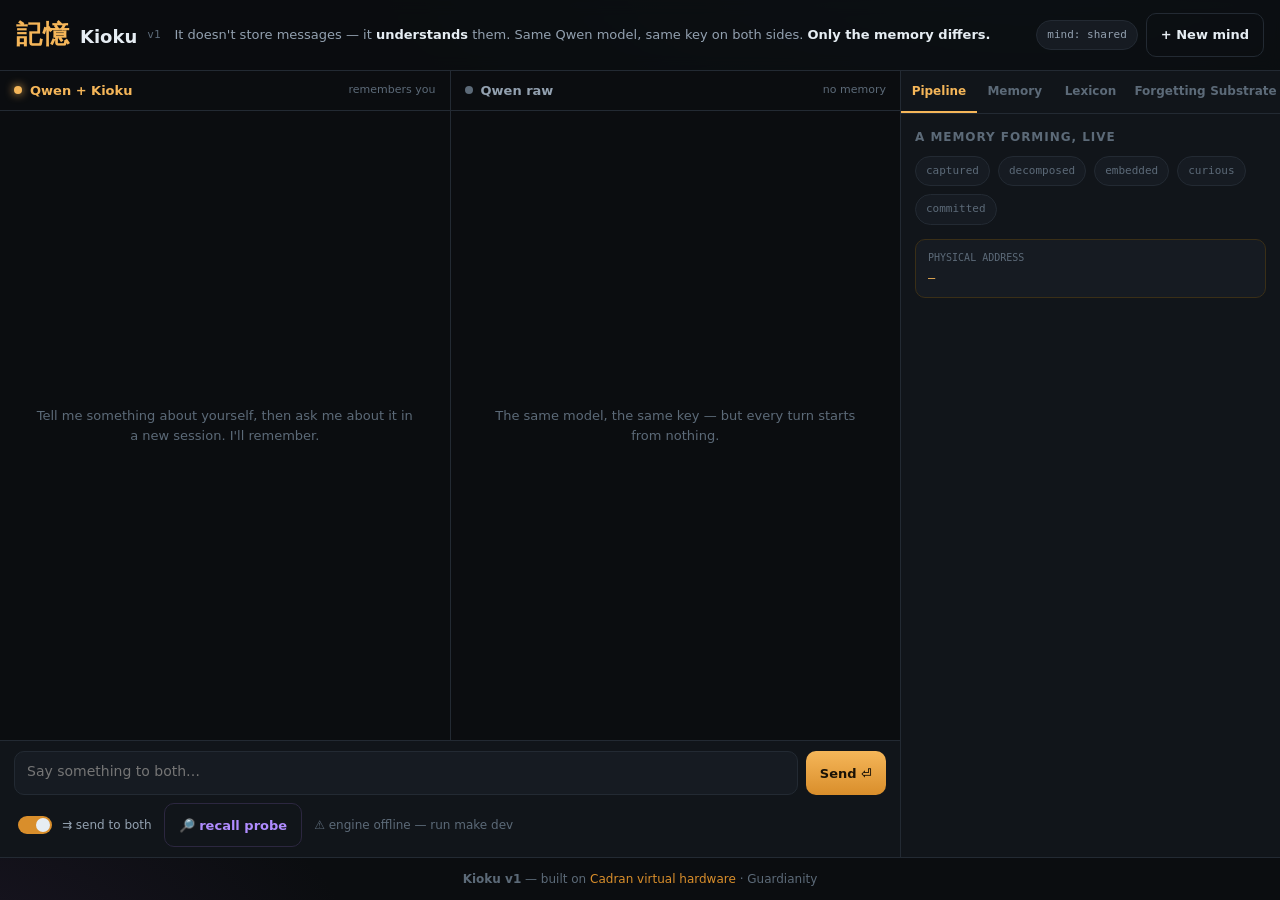
==== web/index.html @ e94dcfc0 "Step 6: the web arena — dual-pane comparison + memory inspector - web/index.html + styles.css + app." ====
<!doctype html>
<html lang="en">
<head>
  <meta charset="utf-8" />
  <meta name="viewport" content="width=device-width, initial-scale=1, viewport-fit=cover" />
  <title>Kioku 記憶 — a living memory for any LLM</title>
  <meta name="description" content="Kioku gives any LLM a living memory on Cadran virtual hardware. Same Qwen model, same key — only the memory differs." />
  <link rel="stylesheet" href="styles.css" />
  <link rel="icon" href="data:image/svg+xml,<svg xmlns='http://www.w3.org/2000/svg' viewBox='0 0 32 32'><text y='26' font-size='26'>記</text></svg>" />
</head>
<body>
  <div class="app">
    <header class="top">
      <div class="brand">
        <span class="kanji" aria-hidden="true">記憶</span>
        <span class="name">Kioku</span>
        <span class="ver">v1</span>
      </div>
      <p class="tagline">It doesn't store messages — it <b>understands</b> them. Same Qwen model, same key on both sides. <b>Only the memory differs.</b></p>
      <div class="top-actions">
        <span class="mind-chip" id="mindChip" title="Your mind token (localStorage)">mind: shared</span>
        <button class="btn ghost" id="newMindBtn" aria-label="Start a new mind with empty memory">+ New mind</button>
      </div>
    </header>

    <main>
      <section class="arena" aria-label="Conversation arena">
        <div class="panes">
          <div class="pane kioku" aria-label="Qwen with Kioku memory">
            <div class="pane-head"><span class="dot"></span> Qwen + Kioku <span class="sub">remembers you</span></div>
            <div class="log" id="logKioku"><p class="empty-hint">Tell me something about yourself, then ask me about it in a new session. I'll remember.</p></div>
          </div>
          <div class="pane raw" aria-label="Qwen with no memory">
            <div class="pane-head"><span class="dot"></span> Qwen raw <span class="sub">no memory</span></div>
            <div class="log" id="logRaw"><p class="empty-hint">The same model, the same key — but every turn starts from nothing.</p></div>
          </div>
        </div>

        <form class="composer" id="composer">
          <div class="composer-row">
            <textarea id="input" rows="1" placeholder="Say something to both…" aria-label="Message" autocomplete="off"></textarea>
            <button type="submit" class="btn primary" id="sendBtn">Send ⏎</button>
          </div>
          <div class="composer-opts">
            <label class="toggle"><input type="checkbox" id="bothToggle" checked aria-label="Send to both panes" /> ⇉ send to both</label>
            <button type="button" class="btn probe" id="probeBtn" title="Ask both panes what they remember about you">🔎 recall probe</button>
            <span class="muted" id="status"></span>
          </div>
        </form>
      </section>

      <aside class="inspector" aria-label="Memory inspector">
        <div class="insp-tabs" role="tablist">
          <button role="tab" data-tab="pipeline" aria-selected="true">Pipeline</button>
          <button role="tab" data-tab="memory" aria-selected="false">Memory</button>
          <button role="tab" data-tab="lexicon" aria-selected="false">Lexicon</button>
          <button role="tab" data-tab="forgetting" aria-selected="false">Forgetting</button>
          <button role="tab" data-tab="substrate" aria-selected="false">Substrate</button>
        </div>
        <div class="insp-body">
          <div class="panel active" id="panel-pipeline">
            <h3>A memory forming, live</h3>
            <div class="chips" id="chips">
              <span class="chip" data-stage="captured">captured</span>
              <span class="chip" data-stage="decomposed">decomposed</span>
              <span class="chip" data-stage="embedded">embedded</span>
              <span class="chip curious" data-stage="curious">curious</span>
              <span class="chip" data-stage="committed">committed</span>
            </div>
            <div class="address" id="address"><span class="lbl">physical address</span>—</div>
            <div class="event-feed" id="eventFeed"></div>
          </div>

          <div class="panel" id="panel-memory">
            <h3>Engrams <span class="muted" id="memCount"></span></h3>
            <div class="mem-list" id="memList"><p class="muted">No memories yet.</p></div>
          </div>

          <div class="panel" id="panel-lexicon">
            <h3>Lexicon — what curiosity looked up</h3>
            <div class="lex-list" id="lexList"><p class="muted">Kioku hasn't been curious yet.</p></div>
          </div>

          <div class="panel" id="panel-forgetting">
            <h3>Retention & forgetting</h3>
            <button class="btn ghost danger" id="consolidateBtn" style="margin-bottom:12px">⟳ Consolidate now</button>
            <div id="consoDiff" class="card" style="display:none;margin-bottom:12px"></div>
            <div class="ret-list" id="retList"><p class="muted">Nothing to forget yet.</p></div>
          </div>

          <div class="panel" id="panel-substrate">
            <h3>Cadran substrate gauge</h3>
            <div class="gauge" id="gauge"><p class="muted">Loading…</p></div>
          </div>
        </div>
      </aside>
    </main>

    <footer class="bottom">
      <strong>Kioku v1</strong> — built on <span class="gold">Cadran virtual hardware</span> · Guardianity
    </footer>
  </div>

  <div class="modal-back" id="modalBack">
    <div class="modal" role="dialog" aria-modal="true" aria-label="Engram detail">
      <button class="btn ghost x" id="modalClose" aria-label="Close">✕</button>
      <h3 id="modalTitle">Engram</h3>
      <pre id="modalBody"></pre>
    </div>
  </div>

  <div class="toast" id="toast" role="status" aria-live="polite"></div>

  <script src="app.js"></script>
</body>
</html>
---- web/styles.css ----
/* Kioku v1 arena — built on Cadran virtual hardware. Dark, hardware-dusk
   palette: near-black substrate, amber memory, teal "raw". Mobile-first. */

:root {
  --bg: #0b0d10;
  --bg-1: #11151a;
  --bg-2: #161b22;
  --line: #232a33;
  --ink: #e6edf3;
  --ink-dim: #93a1b0;
  --ink-faint: #5c6a78;
  --amber: #f5b659;
  --amber-deep: #d98e2b;
  --teal: #4fd1c5;
  --violet: #b08cff;
  --red: #ff6b6b;
  --green: #5fd38b;
  --mono: ui-monospace, "SF Mono", "JetBrains Mono", Menlo, Consolas, monospace;
  --sans: ui-sans-serif, system-ui, -apple-system, "Segoe UI", Roboto, sans-serif;
  --radius: 14px;
  --tap: 44px;
}

* { box-sizing: border-box; }
html, body { margin: 0; height: 100%; }
body {
  background:
    radial-gradient(1200px 600px at 80% -10%, #14202b 0%, transparent 60%),
    radial-gradient(900px 500px at -10% 110%, #1c1726 0%, transparent 55%),
    var(--bg);
  color: var(--ink);
  font-family: var(--sans);
  font-size: 15px;
  line-height: 1.5;
  -webkit-font-smoothing: antialiased;
}

a { color: var(--amber); }
button { font-family: inherit; cursor: pointer; }
button:focus-visible, [tabindex]:focus-visible, input:focus-visible {
  outline: 2px solid var(--amber); outline-offset: 2px;
}

/* ---- layout ---- */
.app { display: flex; flex-direction: column; min-height: 100%; }
header.top {
  display: flex; align-items: center; gap: 14px; flex-wrap: wrap;
  padding: 12px 16px; border-bottom: 1px solid var(--line);
  background: rgba(11,13,16,0.8); backdrop-filter: blur(8px);
  position: sticky; top: 0; z-index: 20;
}
.brand { display: flex; align-items: baseline; gap: 10px; }
.brand .kanji { font-size: 26px; color: var(--amber); font-weight: 700; letter-spacing: 1px; }
.brand .name { font-size: 18px; font-weight: 650; }
.brand .ver { font-size: 11px; color: var(--ink-faint); font-family: var(--mono); align-self: center; }
.tagline { color: var(--ink-dim); font-size: 13px; flex: 1 1 260px; min-width: 0; }
.tagline b { color: var(--ink); font-weight: 600; }

.top-actions { display: flex; gap: 8px; align-items: center; flex-wrap: wrap; }
.mind-chip {
  font-family: var(--mono); font-size: 11px; color: var(--ink-dim);
  background: var(--bg-2); border: 1px solid var(--line); border-radius: 999px;
  padding: 6px 10px; max-width: 180px; overflow: hidden; text-overflow: ellipsis; white-space: nowrap;
}
.btn {
  min-height: var(--tap); padding: 0 14px; border-radius: 10px;
  border: 1px solid var(--line); background: var(--bg-2); color: var(--ink);
  font-size: 13px; font-weight: 600; display: inline-flex; align-items: center; gap: 8px;
  transition: border-color .15s, background .15s, transform .05s;
}
.btn:hover { border-color: var(--amber-deep); }
.btn:active { transform: translateY(1px); }
.btn.primary { background: linear-gradient(180deg, var(--amber), var(--amber-deep)); color: #1a1206; border: none; }
.btn.ghost { background: transparent; }
.btn.danger:hover { border-color: var(--red); color: var(--red); }

main { flex: 1; display: grid; grid-template-columns: 1fr 380px; gap: 0; min-height: 0; }
.arena { display: flex; flex-direction: column; min-width: 0; }

/* ---- chat panes ---- */
.panes { display: grid; grid-template-columns: 1fr 1fr; gap: 1px; background: var(--line); flex: 1; min-height: 0; }
.pane { background: var(--bg); display: flex; flex-direction: column; min-height: 0; min-width: 0; }
.pane-head {
  display: flex; align-items: center; gap: 8px; padding: 10px 14px;
  border-bottom: 1px solid var(--line); font-size: 13px; font-weight: 650;
}
.pane.kioku .pane-head { color: var(--amber); }
.pane.raw .pane-head { color: var(--ink-dim); }
.dot { width: 8px; height: 8px; border-radius: 50%; }
.pane.kioku .dot { background: var(--amber); box-shadow: 0 0 10px var(--amber); }
.pane.raw .dot { background: var(--ink-faint); }
.pane-head .sub { font-weight: 400; color: var(--ink-faint); font-size: 11px; margin-left: auto; }

.log { flex: 1; overflow-y: auto; padding: 14px; display: flex; flex-direction: column; gap: 10px; }
.msg { max-width: 92%; padding: 9px 12px; border-radius: 12px; font-size: 14px; white-space: pre-wrap; word-wrap: break-word; }
.msg.user { align-self: flex-end; background: #20262e; border: 1px solid var(--line); }
.msg.bot { align-self: flex-start; background: var(--bg-1); border: 1px solid var(--line); }
.pane.kioku .msg.bot { border-color: #3a2f17; }
.msg .who { font-size: 10px; text-transform: uppercase; letter-spacing: .08em; color: var(--ink-faint); margin-bottom: 3px; }
.msg.pack { background: transparent; border: 1px dashed #3a2f17; color: var(--ink-dim); font-family: var(--mono); font-size: 11.5px; }
.msg.pack .who { color: var(--amber-deep); }
.empty-hint { color: var(--ink-faint); font-size: 13px; margin: auto; text-align: center; padding: 20px; }
.typing { color: var(--ink-faint); font-style: italic; font-size: 13px; }

/* ---- input bar ---- */
.composer { border-top: 1px solid var(--line); padding: 10px 14px; display: flex; flex-direction: column; gap: 8px; background: var(--bg-1); }
.composer-row { display: flex; gap: 8px; align-items: flex-end; }
.composer textarea {
  flex: 1; resize: none; min-height: var(--tap); max-height: 140px; padding: 11px 12px;
  background: var(--bg-2); border: 1px solid var(--line); border-radius: 10px; color: var(--ink);
  font-family: inherit; font-size: 14px;
}
.composer-opts { display: flex; gap: 12px; align-items: center; flex-wrap: wrap; font-size: 12px; color: var(--ink-dim); }
.toggle { display: inline-flex; align-items: center; gap: 7px; cursor: pointer; min-height: 28px; }
.toggle input { appearance: none; width: 34px; height: 18px; border-radius: 999px; background: var(--line); position: relative; transition: background .15s; }
.toggle input:checked { background: var(--amber-deep); }
.toggle input::after { content: ""; position: absolute; top: 2px; left: 2px; width: 14px; height: 14px; border-radius: 50%; background: var(--ink); transition: left .15s; }
.toggle input:checked::after { left: 18px; }
.probe { color: var(--violet); background: transparent; border: 1px solid #2c2740; }
.probe:hover { border-color: var(--violet); }

/* ---- inspector ---- */
.inspector { border-left: 1px solid var(--line); background: var(--bg-1); display: flex; flex-direction: column; min-height: 0; }
.insp-tabs { display: flex; border-bottom: 1px solid var(--line); overflow-x: auto; }
.insp-tabs button {
  flex: 1; min-width: 64px; min-height: 42px; background: transparent; border: none; color: var(--ink-faint);
  font-size: 12px; font-weight: 600; border-bottom: 2px solid transparent;
}
.insp-tabs button[aria-selected="true"] { color: var(--amber); border-bottom-color: var(--amber); }
.insp-body { flex: 1; overflow-y: auto; padding: 14px; }
.panel { display: none; }
.panel.active { display: block; }
.panel h3 { font-size: 12px; text-transform: uppercase; letter-spacing: .08em; color: var(--ink-faint); margin: 0 0 10px; }

/* pipeline chips */
.chips { display: flex; flex-wrap: wrap; gap: 8px; margin-bottom: 14px; }
.chip {
  font-family: var(--mono); font-size: 11px; padding: 6px 10px; border-radius: 999px;
  border: 1px solid var(--line); color: var(--ink-faint); background: var(--bg-2); transition: all .25s;
}
.chip.lit { color: #1a1206; background: var(--amber); border-color: var(--amber); box-shadow: 0 0 14px rgba(245,182,89,.4); }
.chip.curious.lit { background: var(--violet); border-color: var(--violet); box-shadow: 0 0 14px rgba(176,140,255,.4); }
.address {
  font-family: var(--mono); font-size: 12px; color: var(--amber); background: var(--bg-2);
  border: 1px solid #3a2f17; border-radius: 10px; padding: 10px 12px; word-break: break-all;
}
.address .lbl { color: var(--ink-faint); font-size: 10px; text-transform: uppercase; display: block; margin-bottom: 4px; }
.event-feed { margin-top: 14px; font-family: var(--mono); font-size: 11px; color: var(--ink-dim); display: flex; flex-direction: column; gap: 3px; }
.event-feed .ev { opacity: .85; }
.event-feed .ev b { color: var(--amber); }

/* tables / lists */
.mem-list, .ret-list, .lex-list { display: flex; flex-direction: column; gap: 8px; }
.card {
  background: var(--bg-2); border: 1px solid var(--line); border-radius: 10px; padding: 10px 12px; font-size: 13px;
}
.card.click { cursor: pointer; } .card.click:hover { border-color: var(--amber-deep); }
.card .meaning { color: var(--ink); }
.card .meta { display: flex; gap: 10px; flex-wrap: wrap; margin-top: 6px; font-size: 11px; color: var(--ink-faint); font-family: var(--mono); }
.tag { padding: 1px 6px; border-radius: 6px; background: #20262e; color: var(--ink-dim); }
.tag.pref { color: var(--amber); } .tag.semantic { color: var(--teal); } .tag.smalltalk { color: var(--ink-faint); }
.card.tomb { opacity: .45; text-decoration: line-through; }
.lex-term { color: var(--violet); font-weight: 600; font-family: var(--mono); font-size: 12px; }

/* retention bar */
.ret-bar { height: 5px; border-radius: 3px; background: var(--line); margin-top: 7px; overflow: hidden; }
.ret-bar > span { display: block; height: 100%; background: linear-gradient(90deg, var(--red), var(--amber), var(--green)); }

/* substrate gauge */
.gauge { display: flex; flex-direction: column; gap: 14px; }
.gauge .big { font-size: 13px; color: var(--ink); font-family: var(--mono); }
.bar-wrap { background: var(--bg-2); border: 1px solid var(--line); border-radius: 10px; padding: 12px; }
.bar-wrap .label { display: flex; justify-content: space-between; font-size: 11px; color: var(--ink-faint); font-family: var(--mono); margin-bottom: 6px; }
.bar { height: 8px; background: #0a0c0f; border-radius: 4px; overflow: hidden; }
.bar > span { display: block; height: 100%; background: linear-gradient(90deg, var(--amber), var(--amber-deep)); min-width: 2px; }
.bar.disk > span { background: linear-gradient(90deg, var(--teal), #2a9d8f); }
.stat-grid { display: grid; grid-template-columns: 1fr 1fr; gap: 8px; }
.stat { background: var(--bg-2); border: 1px solid var(--line); border-radius: 10px; padding: 10px; }
.stat .v { font-size: 18px; font-weight: 700; font-family: var(--mono); color: var(--amber); }
.stat .k { font-size: 10px; text-transform: uppercase; letter-spacing: .06em; color: var(--ink-faint); margin-top: 2px; }

/* modal */
.modal-back { position: fixed; inset: 0; background: rgba(0,0,0,.6); display: none; align-items: center; justify-content: center; z-index: 50; padding: 16px; }
.modal-back.open { display: flex; }
.modal { background: var(--bg-1); border: 1px solid var(--line); border-radius: var(--radius); max-width: 640px; width: 100%; max-height: 80vh; overflow: auto; padding: 18px; }
.modal pre { font-family: var(--mono); font-size: 11.5px; color: var(--ink-dim); white-space: pre-wrap; word-break: break-word; }
.modal .x { float: right; }

footer.bottom { text-align: center; padding: 12px; font-size: 12px; color: var(--ink-faint); border-top: 1px solid var(--line); }
footer .gold { color: var(--amber-deep); }

.toast { position: fixed; bottom: 16px; left: 50%; transform: translateX(-50%); background: var(--bg-2); border: 1px solid var(--line); border-radius: 10px; padding: 10px 16px; font-size: 13px; z-index: 60; opacity: 0; transition: opacity .2s; pointer-events: none; }
.toast.show { opacity: 1; }
.muted { color: var(--ink-faint); font-size: 12px; }

/* ---- responsive ---- */
@media (max-width: 1024px) {
  main { grid-template-columns: 1fr; }
  .inspector { border-left: none; border-top: 1px solid var(--line); max-height: 46vh; }
}
@media (max-width: 640px) {
  .panes { grid-template-columns: 1fr; }
  .pane.raw { border-top: 1px solid var(--line); }
  .tagline { display: none; }
  .brand .name { font-size: 16px; }
}
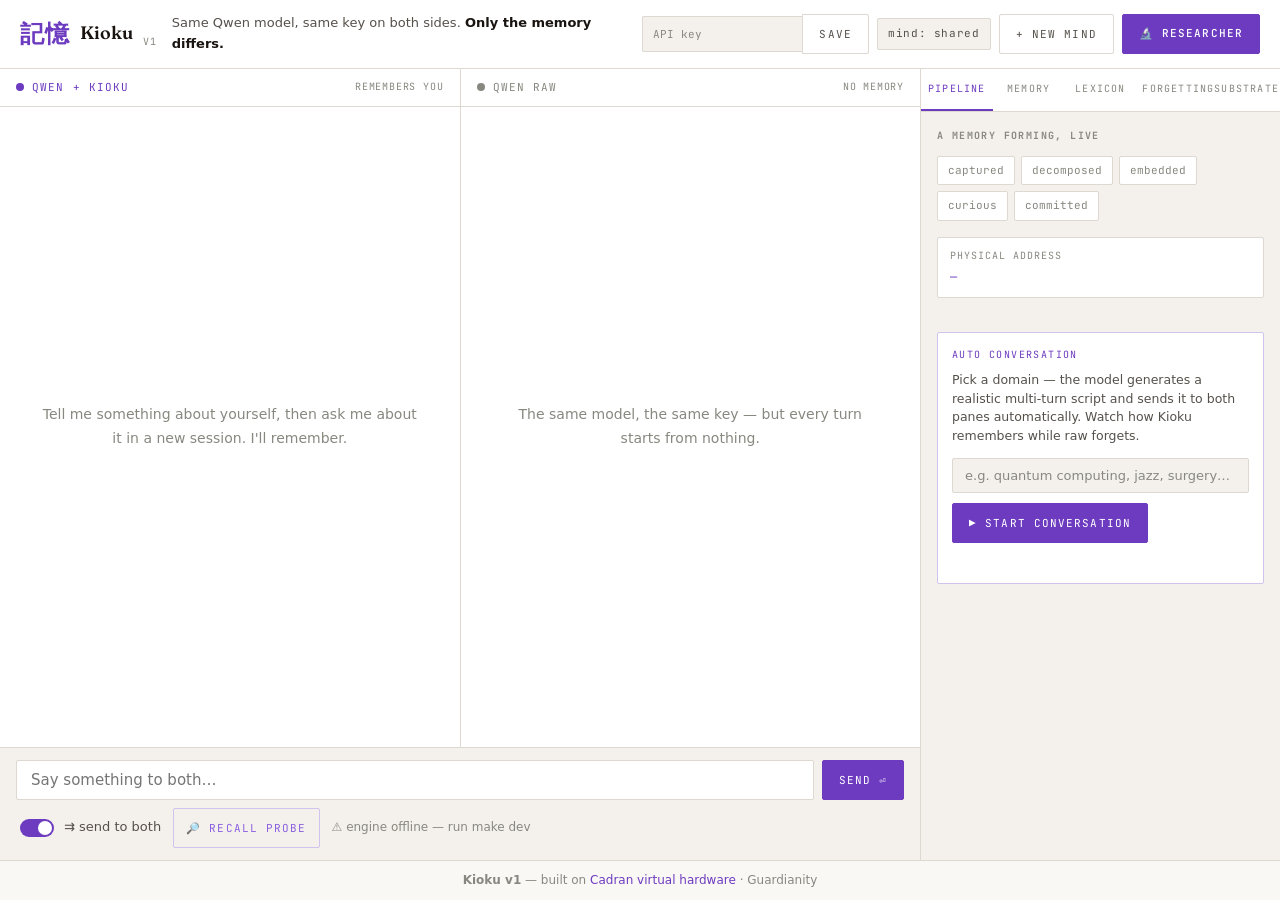
==== commit d4d2219f: "yeah" ====
--- a/web/index.html
+++ b/web/index.html
@@ -7,6 +7,9 @@
   <meta name="description" content="Kioku gives any LLM a living memory on Cadran virtual hardware. Same Qwen model, same key — only the memory differs." />
   <link rel="stylesheet" href="styles.css" />
   <link rel="icon" href="data:image/svg+xml,<svg xmlns='http://www.w3.org/2000/svg' viewBox='0 0 32 32'><text y='26' font-size='26'>記</text></svg>" />
+  <link rel="preconnect" href="https://fonts.googleapis.com" />
+  <link rel="preconnect" href="https://fonts.gstatic.com" crossorigin />
+  <link href="https://fonts.googleapis.com/css2?family=Fraunces:opsz,wght@9..144,400;9..144,600&family=JetBrains+Mono:wght@400;500&display=swap" rel="stylesheet" />
 </head>
 <body>
   <div class="app">
@@ -16,10 +19,15 @@
         <span class="name">Kioku</span>
         <span class="ver">v1</span>
       </div>
-      <p class="tagline">It doesn't store messages — it <b>understands</b> them. Same Qwen model, same key on both sides. <b>Only the memory differs.</b></p>
+      <p class="tagline">Same Qwen model, same key on both sides. <b>Only the memory differs.</b></p>
       <div class="top-actions">
+        <div class="api-key-wrap">
+          <input type="password" id="apiKeyInput" class="api-key-input" placeholder="API key" autocomplete="off" aria-label="API key" />
+          <button class="btn ghost api-key-save" id="apiKeySave" aria-label="Save API key">Save</button>
+        </div>
         <span class="mind-chip" id="mindChip" title="Your mind token (localStorage)">mind: shared</span>
         <button class="btn ghost" id="newMindBtn" aria-label="Start a new mind with empty memory">+ New mind</button>
+        <a class="btn researcher" href="/research.html" aria-label="Open the Kioku Researcher">🔬 Researcher</a>
       </div>
     </header>
 
@@ -69,6 +77,20 @@
             </div>
             <div class="address" id="address"><span class="lbl">physical address</span>—</div>
             <div class="event-feed" id="eventFeed"></div>
+
+            <!-- Auto-conversation demo -->
+            <div class="autoconv-box">
+              <div class="autoconv-label">Auto conversation</div>
+              <p class="autoconv-hint">Pick a domain — the model generates a realistic multi-turn script and sends it to both panes automatically. Watch how Kioku remembers while raw forgets.</p>
+              <div class="autoconv-row">
+                <input type="text" id="autoconvDomain" class="autoconv-domain" placeholder="e.g. quantum computing, jazz, surgery…" aria-label="Domain for auto conversation" />
+              </div>
+              <div class="autoconv-controls">
+                <button type="button" class="btn primary autoconv-start" id="autoconvStart">▶ Start conversation</button>
+                <button type="button" class="btn ghost danger autoconv-stop" id="autoconvStop" style="display:none">■ Stop</button>
+              </div>
+              <div class="autoconv-status" id="autoconvStatus"></div>
+            </div>
           </div>
 
           <div class="panel" id="panel-memory">
@@ -111,6 +133,6 @@
 
   <div class="toast" id="toast" role="status" aria-live="polite"></div>
 
-  <script src="app.js"></script>
+  <script src="app.js?v=5"></script>
 </body>
 </html>
--- a/web/styles.css
+++ b/web/styles.css
@@ -1,206 +1,340 @@
-/* Kioku v1 arena — built on Cadran virtual hardware. Dark, hardware-dusk
-   palette: near-black substrate, amber memory, teal "raw". Mobile-first. */
+/* Kioku v1 arena — light mode, white/black/purple/gray, warm rounded feel */
 
 :root {
-  --bg: #0b0d10;
-  --bg-1: #11151a;
-  --bg-2: #161b22;
-  --line: #232a33;
-  --ink: #e6edf3;
-  --ink-dim: #93a1b0;
-  --ink-faint: #5c6a78;
-  --amber: #f5b659;
-  --amber-deep: #d98e2b;
-  --teal: #4fd1c5;
-  --violet: #b08cff;
-  --red: #ff6b6b;
-  --green: #5fd38b;
-  --mono: ui-monospace, "SF Mono", "JetBrains Mono", Menlo, Consolas, monospace;
-  --sans: ui-sans-serif, system-ui, -apple-system, "Segoe UI", Roboto, sans-serif;
-  --radius: 14px;
-  --tap: 44px;
+  --bg:        #faf8f5;
+  --bg-1:      #ffffff;
+  --bg-2:      #f4f1ec;
+  --line:      #e8e3dc;
+  --border:    #ddd8d0;
+  --ink:       #1a1410;
+  --ink-dim:   #55504a;
+  --ink-faint: #888880;
+  --accent:    #6d3bbf;
+  --accent-d:  #572fa0;
+  --teal:      #1a8a7a;
+  --violet:    #8b5fe0;
+  --red:       #b83030;
+  --green:     #2e7d4f;
+  --mono:      'JetBrains Mono', ui-monospace, "SF Mono", Menlo, Consolas, monospace;
+  --sans:      ui-sans-serif, system-ui, -apple-system, "Segoe UI", Roboto, sans-serif;
+  --serif:     'Fraunces', Georgia, serif;
+  --radius:    2px;
+  --tap:       40px;
 }
 
 * { box-sizing: border-box; }
 html, body { margin: 0; height: 100%; }
 body {
-  background:
-    radial-gradient(1200px 600px at 80% -10%, #14202b 0%, transparent 60%),
-    radial-gradient(900px 500px at -10% 110%, #1c1726 0%, transparent 55%),
-    var(--bg);
+  background: var(--bg);
   color: var(--ink);
   font-family: var(--sans);
   font-size: 15px;
-  line-height: 1.5;
+  line-height: 1.6;
   -webkit-font-smoothing: antialiased;
 }
 
-a { color: var(--amber); }
+a { color: var(--accent); text-decoration: none; }
+a:hover { color: var(--accent-d); }
 button { font-family: inherit; cursor: pointer; }
 button:focus-visible, [tabindex]:focus-visible, input:focus-visible {
-  outline: 2px solid var(--amber); outline-offset: 2px;
+  outline: 2px solid var(--accent); outline-offset: 2px;
 }
 
 /* ---- layout ---- */
-.app { display: flex; flex-direction: column; min-height: 100%; }
+.app { display: flex; flex-direction: column; height: 100vh; overflow: hidden; }
 header.top {
   display: flex; align-items: center; gap: 14px; flex-wrap: wrap;
-  padding: 12px 16px; border-bottom: 1px solid var(--line);
-  background: rgba(11,13,16,0.8); backdrop-filter: blur(8px);
-  position: sticky; top: 0; z-index: 20;
-}
-.brand { display: flex; align-items: baseline; gap: 10px; }
-.brand .kanji { font-size: 26px; color: var(--amber); font-weight: 700; letter-spacing: 1px; }
-.brand .name { font-size: 18px; font-weight: 650; }
-.brand .ver { font-size: 11px; color: var(--ink-faint); font-family: var(--mono); align-self: center; }
-.tagline { color: var(--ink-dim); font-size: 13px; flex: 1 1 260px; min-width: 0; }
+  padding: 0 20px; min-height: 56px; flex-shrink: 0;
+  border-bottom: 1px solid var(--border);
+  background: var(--bg-1);
+  z-index: 20;
+}
+.brand { display: flex; align-items: center; gap: 10px; }
+.brand .kanji { font-size: 24px; color: var(--accent); font-weight: 700; letter-spacing: 1px; }
+.brand .name { font-family: var(--serif); font-size: 18px; font-weight: 600; color: var(--ink); }
+.brand .ver {
+  font-family: var(--mono); font-size: 10px; letter-spacing: 0.14em;
+  text-transform: uppercase; color: var(--ink-faint); align-self: flex-end; margin-bottom: 3px;
+}
+.tagline { color: var(--ink-dim); font-size: 13px; flex: 1 1 200px; min-width: 0; }
 .tagline b { color: var(--ink); font-weight: 600; }
 
-.top-actions { display: flex; gap: 8px; align-items: center; flex-wrap: wrap; }
+.top-actions { display: flex; gap: 8px; align-items: center; flex-wrap: wrap; margin-left: auto; }
+
+/* ---- API key input in navbar ---- */
+.api-key-wrap { display: flex; align-items: center; gap: 0; }
+.api-key-input {
+  height: 36px; padding: 0 10px;
+  border: 1px solid var(--border); border-right: none;
+  background: var(--bg-2); color: var(--ink);
+  font-family: var(--mono); font-size: 11px;
+  border-radius: var(--radius) 0 0 var(--radius);
+  width: 160px; outline: none;
+}
+.api-key-input:focus { border-color: var(--accent); }
+.api-key-input::placeholder { color: var(--ink-faint); }
+.api-key-save {
+  height: 36px; padding: 0 12px;
+  border-radius: 0 var(--radius) var(--radius) 0 !important;
+  font-size: 11px !important;
+}
+
 .mind-chip {
-  font-family: var(--mono); font-size: 11px; color: var(--ink-dim);
-  background: var(--bg-2); border: 1px solid var(--line); border-radius: 999px;
-  padding: 6px 10px; max-width: 180px; overflow: hidden; text-overflow: ellipsis; white-space: nowrap;
-}
+  font-family: var(--mono); font-size: 11px; letter-spacing: 0.06em;
+  color: var(--ink-dim); background: var(--bg-2);
+  border: 1px solid var(--border);
+  border-radius: var(--radius);
+  padding: 6px 10px;
+  max-width: 180px; overflow: hidden; text-overflow: ellipsis; white-space: nowrap;
+}
+
+/* ---- buttons ---- */
 .btn {
-  min-height: var(--tap); padding: 0 14px; border-radius: 10px;
-  border: 1px solid var(--line); background: var(--bg-2); color: var(--ink);
-  font-size: 13px; font-weight: 600; display: inline-flex; align-items: center; gap: 8px;
-  transition: border-color .15s, background .15s, transform .05s;
-}
-.btn:hover { border-color: var(--amber-deep); }
-.btn:active { transform: translateY(1px); }
-.btn.primary { background: linear-gradient(180deg, var(--amber), var(--amber-deep)); color: #1a1206; border: none; }
+  min-height: var(--tap); padding: 0 16px;
+  border: 1px solid var(--border); background: var(--bg-2); color: var(--ink-dim);
+  font-family: var(--mono); font-size: 11px; letter-spacing: 0.10em; text-transform: uppercase;
+  border-radius: var(--radius);
+  display: inline-flex; align-items: center; gap: 8px;
+  transition: border-color .15s, background .15s, color .15s;
+}
+.btn:hover { border-color: var(--accent); color: var(--accent); }
+.btn:active { opacity: .85; }
+.btn.primary {
+  background: var(--accent); color: #fff; border-color: var(--accent);
+}
+.btn.primary:hover { background: var(--accent-d); border-color: var(--accent-d); color: #fff; }
 .btn.ghost { background: transparent; }
 .btn.danger:hover { border-color: var(--red); color: var(--red); }
 
-main { flex: 1; display: grid; grid-template-columns: 1fr 380px; gap: 0; min-height: 0; }
-.arena { display: flex; flex-direction: column; min-width: 0; }
+/* Researcher CTA — prominent */
+.btn.researcher {
+  background: var(--accent); color: #fff; border-color: var(--accent);
+  font-weight: 500;
+}
+.btn.researcher:hover { background: var(--accent-d); border-color: var(--accent-d); color: #fff; }
+
+main { flex: 1; display: grid; grid-template-columns: 1fr 360px; gap: 0; min-height: 0; overflow: hidden; }
+.arena { display: flex; flex-direction: column; min-width: 0; min-height: 0; overflow: hidden; }
 
 /* ---- chat panes ---- */
-.panes { display: grid; grid-template-columns: 1fr 1fr; gap: 1px; background: var(--line); flex: 1; min-height: 0; }
-.pane { background: var(--bg); display: flex; flex-direction: column; min-height: 0; min-width: 0; }
+.panes { display: grid; grid-template-columns: 1fr 1fr; gap: 1px; background: var(--border); flex: 1; min-height: 0; overflow: hidden; }
+.pane { background: var(--bg-1); display: flex; flex-direction: column; min-height: 0; min-width: 0; overflow: hidden; }
 .pane-head {
-  display: flex; align-items: center; gap: 8px; padding: 10px 14px;
-  border-bottom: 1px solid var(--line); font-size: 13px; font-weight: 650;
-}
-.pane.kioku .pane-head { color: var(--amber); }
-.pane.raw .pane-head { color: var(--ink-dim); }
-.dot { width: 8px; height: 8px; border-radius: 50%; }
-.pane.kioku .dot { background: var(--amber); box-shadow: 0 0 10px var(--amber); }
+  display: flex; align-items: center; gap: 8px; padding: 10px 16px;
+  border-bottom: 1px solid var(--border);
+  font-family: var(--mono); font-size: 11px; letter-spacing: 0.10em; text-transform: uppercase;
+}
+.pane.kioku .pane-head { color: var(--accent); }
+.pane.raw .pane-head { color: var(--ink-faint); }
+.dot { width: 8px; height: 8px; border-radius: 50%; flex-shrink: 0; }
+.pane.kioku .dot { background: var(--accent); }
 .pane.raw .dot { background: var(--ink-faint); }
-.pane-head .sub { font-weight: 400; color: var(--ink-faint); font-size: 11px; margin-left: auto; }
-
-.log { flex: 1; overflow-y: auto; padding: 14px; display: flex; flex-direction: column; gap: 10px; }
-.msg { max-width: 92%; padding: 9px 12px; border-radius: 12px; font-size: 14px; white-space: pre-wrap; word-wrap: break-word; }
-.msg.user { align-self: flex-end; background: #20262e; border: 1px solid var(--line); }
-.msg.bot { align-self: flex-start; background: var(--bg-1); border: 1px solid var(--line); }
-.pane.kioku .msg.bot { border-color: #3a2f17; }
-.msg .who { font-size: 10px; text-transform: uppercase; letter-spacing: .08em; color: var(--ink-faint); margin-bottom: 3px; }
-.msg.pack { background: transparent; border: 1px dashed #3a2f17; color: var(--ink-dim); font-family: var(--mono); font-size: 11.5px; }
-.msg.pack .who { color: var(--amber-deep); }
-.empty-hint { color: var(--ink-faint); font-size: 13px; margin: auto; text-align: center; padding: 20px; }
-.typing { color: var(--ink-faint); font-style: italic; font-size: 13px; }
+.pane-head .sub {
+  font-weight: 400; color: var(--ink-faint); font-size: 10px;
+  margin-left: auto; letter-spacing: 0.08em;
+}
+
+.log { flex: 1; overflow-y: auto; padding: 16px; display: flex; flex-direction: column; gap: 12px; }
+.msg {
+  max-width: 92%; padding: 11px 14px;
+  font-size: 14.5px; white-space: pre-wrap; word-wrap: break-word;
+  border: 1px solid var(--border);
+  border-radius: var(--radius);
+}
+.msg.user { align-self: flex-end; background: var(--bg-2); }
+.msg.bot  { align-self: flex-start; background: var(--bg-1); }
+.pane.kioku .msg.bot { border-color: #ccc0e8; background: #f9f6ff; }
+.msg .who {
+  font-family: var(--mono); font-size: 10px; text-transform: uppercase;
+  letter-spacing: .1em; color: var(--ink-faint); margin-bottom: 4px;
+}
+.msg.pack {
+  background: transparent; border: 1px dashed #ccc0e8;
+  color: var(--ink-dim); font-family: var(--mono); font-size: 12px;
+  border-radius: var(--radius);
+}
+.msg.pack .who { color: var(--accent); }
+.empty-hint { color: var(--ink-faint); font-size: 14px; margin: auto; text-align: center; padding: 24px; line-height: 1.7; }
+.typing { color: var(--ink-faint); font-style: italic; font-size: 14px; }
 
 /* ---- input bar ---- */
-.composer { border-top: 1px solid var(--line); padding: 10px 14px; display: flex; flex-direction: column; gap: 8px; background: var(--bg-1); }
+.composer {
+  border-top: 1px solid var(--border); padding: 12px 16px;
+  display: flex; flex-direction: column; gap: 8px; background: var(--bg-2);
+  flex-shrink: 0;
+}
 .composer-row { display: flex; gap: 8px; align-items: flex-end; }
 .composer textarea {
-  flex: 1; resize: none; min-height: var(--tap); max-height: 140px; padding: 11px 12px;
-  background: var(--bg-2); border: 1px solid var(--line); border-radius: 10px; color: var(--ink);
-  font-family: inherit; font-size: 14px;
-}
-.composer-opts { display: flex; gap: 12px; align-items: center; flex-wrap: wrap; font-size: 12px; color: var(--ink-dim); }
+  flex: 1; resize: none; min-height: var(--tap); max-height: 140px;
+  padding: 10px 14px;
+  background: var(--bg-1); border: 1px solid var(--border); color: var(--ink);
+  font-family: inherit; font-size: 15px; outline: none;
+  border-radius: var(--radius);
+}
+.composer textarea:focus { border-color: var(--accent); }
+.composer-opts { display: flex; gap: 12px; align-items: center; flex-wrap: wrap; font-size: 13px; color: var(--ink-dim); }
 .toggle { display: inline-flex; align-items: center; gap: 7px; cursor: pointer; min-height: 28px; }
-.toggle input { appearance: none; width: 34px; height: 18px; border-radius: 999px; background: var(--line); position: relative; transition: background .15s; }
-.toggle input:checked { background: var(--amber-deep); }
-.toggle input::after { content: ""; position: absolute; top: 2px; left: 2px; width: 14px; height: 14px; border-radius: 50%; background: var(--ink); transition: left .15s; }
+.toggle input {
+  appearance: none; width: 34px; height: 18px; border-radius: 999px;
+  background: var(--border); position: relative; transition: background .15s;
+}
+.toggle input:checked { background: var(--accent); }
+.toggle input::after {
+  content: ""; position: absolute; top: 2px; left: 2px;
+  width: 14px; height: 14px; border-radius: 50%; background: #fff; transition: left .15s;
+}
 .toggle input:checked::after { left: 18px; }
-.probe { color: var(--violet); background: transparent; border: 1px solid #2c2740; }
+.probe {
+  font-family: var(--mono); font-size: 11px; letter-spacing: 0.1em; text-transform: uppercase;
+  color: var(--violet); background: transparent; border: 1px solid #d0c4ef; padding: 6px 12px;
+  border-radius: var(--radius);
+}
 .probe:hover { border-color: var(--violet); }
 
 /* ---- inspector ---- */
-.inspector { border-left: 1px solid var(--line); background: var(--bg-1); display: flex; flex-direction: column; min-height: 0; }
-.insp-tabs { display: flex; border-bottom: 1px solid var(--line); overflow-x: auto; }
+.inspector { border-left: 1px solid var(--border); background: var(--bg-2); display: flex; flex-direction: column; min-height: 0; overflow: hidden; }
+.insp-tabs { display: flex; border-bottom: 1px solid var(--border); overflow-x: auto; background: var(--bg-1); }
 .insp-tabs button {
-  flex: 1; min-width: 64px; min-height: 42px; background: transparent; border: none; color: var(--ink-faint);
-  font-size: 12px; font-weight: 600; border-bottom: 2px solid transparent;
-}
-.insp-tabs button[aria-selected="true"] { color: var(--amber); border-bottom-color: var(--amber); }
-.insp-body { flex: 1; overflow-y: auto; padding: 14px; }
+  flex: 1; min-width: 58px; min-height: 42px; background: transparent; border: none;
+  border-bottom: 2px solid transparent;
+  font-family: var(--mono); font-size: 10px; letter-spacing: 0.12em; text-transform: uppercase;
+  color: var(--ink-faint);
+}
+.insp-tabs button[aria-selected="true"] { color: var(--accent); border-bottom-color: var(--accent); }
+.insp-body { flex: 1; overflow-y: auto; padding: 16px; }
 .panel { display: none; }
 .panel.active { display: block; }
-.panel h3 { font-size: 12px; text-transform: uppercase; letter-spacing: .08em; color: var(--ink-faint); margin: 0 0 10px; }
+.panel h3 {
+  font-family: var(--mono); font-size: 10px; text-transform: uppercase;
+  letter-spacing: .14em; color: var(--ink-faint); margin: 0 0 12px;
+}
 
 /* pipeline chips */
-.chips { display: flex; flex-wrap: wrap; gap: 8px; margin-bottom: 14px; }
+.chips { display: flex; flex-wrap: wrap; gap: 6px; margin-bottom: 16px; }
 .chip {
-  font-family: var(--mono); font-size: 11px; padding: 6px 10px; border-radius: 999px;
-  border: 1px solid var(--line); color: var(--ink-faint); background: var(--bg-2); transition: all .25s;
-}
-.chip.lit { color: #1a1206; background: var(--amber); border-color: var(--amber); box-shadow: 0 0 14px rgba(245,182,89,.4); }
-.chip.curious.lit { background: var(--violet); border-color: var(--violet); box-shadow: 0 0 14px rgba(176,140,255,.4); }
+  font-family: var(--mono); font-size: 11px; padding: 5px 10px;
+  border: 1px solid var(--border); color: var(--ink-faint);
+  background: var(--bg-1); border-radius: var(--radius); transition: all .2s;
+}
+.chip.lit { color: #fff; background: var(--accent); border-color: var(--accent); }
+.chip.curious.lit { background: var(--violet); border-color: var(--violet); color: #fff; }
 .address {
-  font-family: var(--mono); font-size: 12px; color: var(--amber); background: var(--bg-2);
-  border: 1px solid #3a2f17; border-radius: 10px; padding: 10px 12px; word-break: break-all;
-}
-.address .lbl { color: var(--ink-faint); font-size: 10px; text-transform: uppercase; display: block; margin-bottom: 4px; }
-.event-feed { margin-top: 14px; font-family: var(--mono); font-size: 11px; color: var(--ink-dim); display: flex; flex-direction: column; gap: 3px; }
+  font-family: var(--mono); font-size: 12px; color: var(--accent); background: var(--bg-1);
+  border: 1px solid var(--border); border-radius: var(--radius);
+  padding: 10px 12px; word-break: break-all;
+}
+.address .lbl { color: var(--ink-faint); font-size: 10px; text-transform: uppercase; letter-spacing: .1em; display: block; margin-bottom: 4px; }
+.event-feed { margin-top: 14px; font-family: var(--mono); font-size: 11px; color: var(--ink-dim); display: flex; flex-direction: column; gap: 4px; }
 .event-feed .ev { opacity: .85; }
-.event-feed .ev b { color: var(--amber); }
-
-/* tables / lists */
+.event-feed .ev b { color: var(--accent); }
+
+/* ---- auto-conversation box ---- */
+.autoconv-box {
+  margin-top: 20px;
+  background: var(--bg-1);
+  border: 1px solid #d0c4ef;
+  border-radius: var(--radius);
+  padding: 14px;
+}
+.autoconv-label {
+  font-family: var(--mono); font-size: 10px; text-transform: uppercase;
+  letter-spacing: .14em; color: var(--accent); margin-bottom: 8px;
+}
+.autoconv-hint {
+  font-size: 12.5px; color: var(--ink-dim); line-height: 1.5; margin: 0 0 12px;
+}
+.autoconv-row { margin-bottom: 10px; }
+.autoconv-domain {
+  width: 100%; padding: 9px 12px;
+  border: 1px solid var(--border); border-radius: var(--radius);
+  background: var(--bg-2); color: var(--ink);
+  font-family: inherit; font-size: 13px; outline: none;
+}
+.autoconv-domain:focus { border-color: var(--accent); }
+.autoconv-domain::placeholder { color: var(--ink-faint); }
+.autoconv-controls { display: flex; gap: 8px; flex-wrap: wrap; }
+.autoconv-start { font-size: 11px !important; }
+.autoconv-status {
+  margin-top: 10px; font-family: var(--mono); font-size: 11px;
+  color: var(--ink-dim); min-height: 16px;
+}
+.autoconv-status.running { color: var(--accent); }
+.autoconv-status.done { color: var(--green); }
+.autoconv-status.error { color: var(--red); }
+
+/* memory lists */
 .mem-list, .ret-list, .lex-list { display: flex; flex-direction: column; gap: 8px; }
 .card {
-  background: var(--bg-2); border: 1px solid var(--line); border-radius: 10px; padding: 10px 12px; font-size: 13px;
-}
-.card.click { cursor: pointer; } .card.click:hover { border-color: var(--amber-deep); }
+  background: var(--bg-1); border: 1px solid var(--border);
+  border-radius: var(--radius); padding: 11px 13px; font-size: 14px;
+}
+.card.click { cursor: pointer; }
+.card.click:hover { border-color: var(--accent); }
 .card .meaning { color: var(--ink); }
-.card .meta { display: flex; gap: 10px; flex-wrap: wrap; margin-top: 6px; font-size: 11px; color: var(--ink-faint); font-family: var(--mono); }
-.tag { padding: 1px 6px; border-radius: 6px; background: #20262e; color: var(--ink-dim); }
-.tag.pref { color: var(--amber); } .tag.semantic { color: var(--teal); } .tag.smalltalk { color: var(--ink-faint); }
-.card.tomb { opacity: .45; text-decoration: line-through; }
+.card .meta { display: flex; gap: 10px; flex-wrap: wrap; margin-top: 7px; font-size: 11px; color: var(--ink-faint); font-family: var(--mono); }
+.tag { padding: 2px 7px; background: var(--bg-2); color: var(--ink-dim); font-family: var(--mono); font-size: 10px; border-radius: 4px; }
+.tag.pref { color: var(--accent); }
+.tag.semantic { color: var(--teal); }
+.tag.smalltalk { color: var(--ink-faint); }
+.card.tomb { opacity: .4; text-decoration: line-through; }
 .lex-term { color: var(--violet); font-weight: 600; font-family: var(--mono); font-size: 12px; }
 
 /* retention bar */
-.ret-bar { height: 5px; border-radius: 3px; background: var(--line); margin-top: 7px; overflow: hidden; }
-.ret-bar > span { display: block; height: 100%; background: linear-gradient(90deg, var(--red), var(--amber), var(--green)); }
+.ret-bar { height: 5px; background: var(--border); margin-top: 8px; overflow: hidden; border-radius: 3px; }
+.ret-bar > span { display: block; height: 100%; background: linear-gradient(90deg, var(--red), var(--accent), var(--green)); }
 
 /* substrate gauge */
 .gauge { display: flex; flex-direction: column; gap: 14px; }
 .gauge .big { font-size: 13px; color: var(--ink); font-family: var(--mono); }
-.bar-wrap { background: var(--bg-2); border: 1px solid var(--line); border-radius: 10px; padding: 12px; }
+.bar-wrap {
+  background: var(--bg-1); border: 1px solid var(--border);
+  border-radius: var(--radius); padding: 12px;
+}
 .bar-wrap .label { display: flex; justify-content: space-between; font-size: 11px; color: var(--ink-faint); font-family: var(--mono); margin-bottom: 6px; }
-.bar { height: 8px; background: #0a0c0f; border-radius: 4px; overflow: hidden; }
-.bar > span { display: block; height: 100%; background: linear-gradient(90deg, var(--amber), var(--amber-deep)); min-width: 2px; }
-.bar.disk > span { background: linear-gradient(90deg, var(--teal), #2a9d8f); }
+.bar { height: 7px; background: var(--bg-2); overflow: hidden; border-radius: 4px; }
+.bar > span { display: block; height: 100%; background: linear-gradient(90deg, var(--accent), var(--accent-d)); min-width: 2px; }
+.bar.disk > span { background: linear-gradient(90deg, var(--teal), #1a6b5c); }
 .stat-grid { display: grid; grid-template-columns: 1fr 1fr; gap: 8px; }
-.stat { background: var(--bg-2); border: 1px solid var(--line); border-radius: 10px; padding: 10px; }
-.stat .v { font-size: 18px; font-weight: 700; font-family: var(--mono); color: var(--amber); }
-.stat .k { font-size: 10px; text-transform: uppercase; letter-spacing: .06em; color: var(--ink-faint); margin-top: 2px; }
+.stat {
+  background: var(--bg-1); border: 1px solid var(--border);
+  border-radius: var(--radius); padding: 11px;
+}
+.stat .v { font-size: 20px; font-weight: 700; font-family: var(--mono); color: var(--accent); }
+.stat .k { font-size: 10px; text-transform: uppercase; letter-spacing: .1em; color: var(--ink-faint); margin-top: 2px; }
 
 /* modal */
-.modal-back { position: fixed; inset: 0; background: rgba(0,0,0,.6); display: none; align-items: center; justify-content: center; z-index: 50; padding: 16px; }
+.modal-back { position: fixed; inset: 0; background: rgba(0,0,0,.25); display: none; align-items: center; justify-content: center; z-index: 50; padding: 16px; }
 .modal-back.open { display: flex; }
-.modal { background: var(--bg-1); border: 1px solid var(--line); border-radius: var(--radius); max-width: 640px; width: 100%; max-height: 80vh; overflow: auto; padding: 18px; }
-.modal pre { font-family: var(--mono); font-size: 11.5px; color: var(--ink-dim); white-space: pre-wrap; word-break: break-word; }
+.modal {
+  background: var(--bg-1); border: 1px solid var(--border);
+  border-radius: var(--radius);
+  max-width: 640px; width: 100%; max-height: 80vh; overflow: auto; padding: 20px;
+}
+.modal pre { font-family: var(--mono); font-size: 12px; color: var(--ink-dim); white-space: pre-wrap; word-break: break-word; }
 .modal .x { float: right; }
 
-footer.bottom { text-align: center; padding: 12px; font-size: 12px; color: var(--ink-faint); border-top: 1px solid var(--line); }
-footer .gold { color: var(--amber-deep); }
-
-.toast { position: fixed; bottom: 16px; left: 50%; transform: translateX(-50%); background: var(--bg-2); border: 1px solid var(--line); border-radius: 10px; padding: 10px 16px; font-size: 13px; z-index: 60; opacity: 0; transition: opacity .2s; pointer-events: none; }
+footer.bottom { text-align: center; padding: 10px; font-size: 12px; color: var(--ink-faint); border-top: 1px solid var(--border); flex-shrink: 0; }
+footer .gold { color: var(--accent); }
+
+.toast {
+  position: fixed; bottom: 16px; left: 50%; transform: translateX(-50%);
+  background: var(--bg-1); border: 1px solid var(--border);
+  border-radius: var(--radius);
+  padding: 10px 18px; font-size: 14px; z-index: 60; opacity: 0;
+  transition: opacity .2s; pointer-events: none;
+}
 .toast.show { opacity: 1; }
 .muted { color: var(--ink-faint); font-size: 12px; }
 
 /* ---- responsive ---- */
 @media (max-width: 1024px) {
   main { grid-template-columns: 1fr; }
-  .inspector { border-left: none; border-top: 1px solid var(--line); max-height: 46vh; }
+  .inspector { border-left: none; border-top: 1px solid var(--border); max-height: 46vh; }
 }
 @media (max-width: 640px) {
   .panes { grid-template-columns: 1fr; }
-  .pane.raw { border-top: 1px solid var(--line); }
+  .pane.raw { border-top: 1px solid var(--border); }
   .tagline { display: none; }
   .brand .name { font-size: 16px; }
-}
+  .api-key-input { width: 120px; }
+}
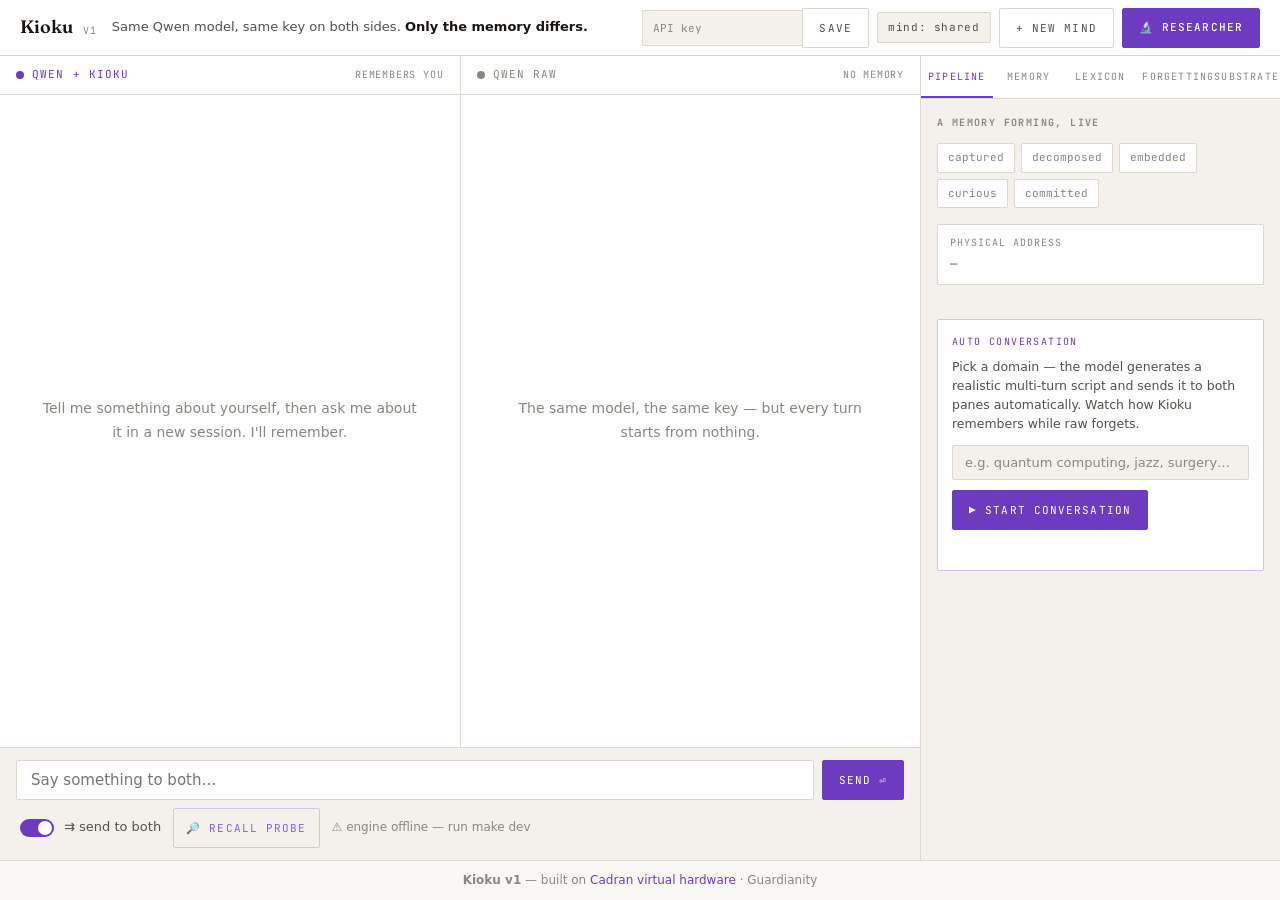
==== commit 27d9c6bd: "yes" ====
--- a/web/index.html
+++ b/web/index.html
@@ -3,10 +3,10 @@
 <head>
   <meta charset="utf-8" />
   <meta name="viewport" content="width=device-width, initial-scale=1, viewport-fit=cover" />
-  <title>Kioku 記憶 — a living memory for any LLM</title>
+  <title>Kioku — a living memory for any LLM</title>
   <meta name="description" content="Kioku gives any LLM a living memory on Cadran virtual hardware. Same Qwen model, same key — only the memory differs." />
   <link rel="stylesheet" href="styles.css" />
-  <link rel="icon" href="data:image/svg+xml,<svg xmlns='http://www.w3.org/2000/svg' viewBox='0 0 32 32'><text y='26' font-size='26'>記</text></svg>" />
+  <link rel="icon" type="image/svg+xml" href="favicon.svg" />
   <link rel="preconnect" href="https://fonts.googleapis.com" />
   <link rel="preconnect" href="https://fonts.gstatic.com" crossorigin />
   <link href="https://fonts.googleapis.com/css2?family=Fraunces:opsz,wght@9..144,400;9..144,600&family=JetBrains+Mono:wght@400;500&display=swap" rel="stylesheet" />
@@ -15,7 +15,6 @@
   <div class="app">
     <header class="top">
       <div class="brand">
-        <span class="kanji" aria-hidden="true">記憶</span>
         <span class="name">Kioku</span>
         <span class="ver">v1</span>
       </div>
--- a/web/styles.css
+++ b/web/styles.css
@@ -50,7 +50,6 @@
   z-index: 20;
 }
 .brand { display: flex; align-items: center; gap: 10px; }
-.brand .kanji { font-size: 24px; color: var(--accent); font-weight: 700; letter-spacing: 1px; }
 .brand .name { font-family: var(--serif); font-size: 18px; font-weight: 600; color: var(--ink); }
 .brand .ver {
   font-family: var(--mono); font-size: 10px; letter-spacing: 0.14em;
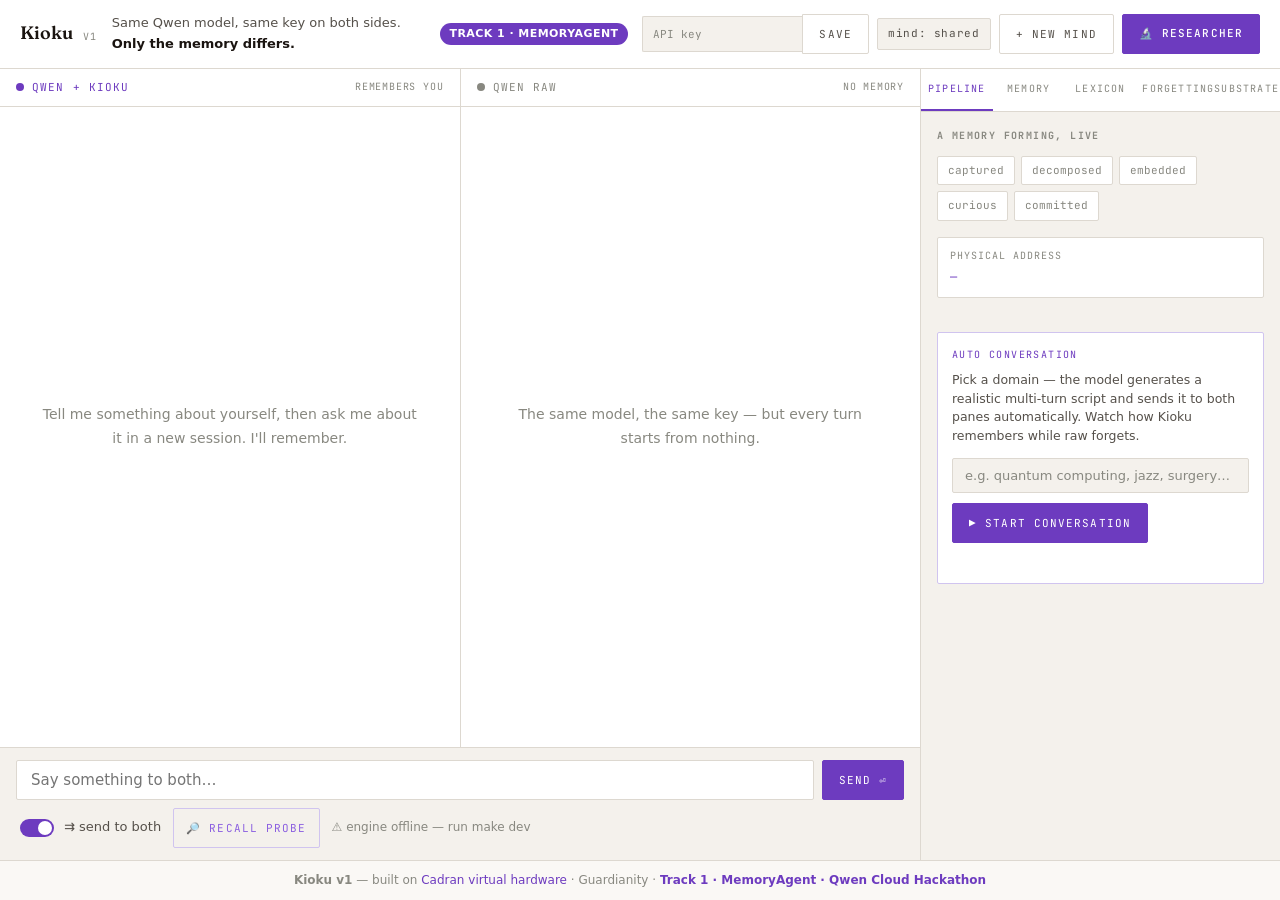
==== commit ef6761dd: "hackathon fixes: X-Qwen-Key passthrough, max_tokens cap, Qwen3 thinking off, localStorage key unific" ====
--- a/web/index.html
+++ b/web/index.html
@@ -19,6 +19,7 @@
         <span class="ver">v1</span>
       </div>
       <p class="tagline">Same Qwen model, same key on both sides. <b>Only the memory differs.</b></p>
+      <span class="track-badge">Track 1 · MemoryAgent</span>
       <div class="top-actions">
         <div class="api-key-wrap">
           <input type="password" id="apiKeyInput" class="api-key-input" placeholder="API key" autocomplete="off" aria-label="API key" />
@@ -118,7 +119,7 @@
     </main>
 
     <footer class="bottom">
-      <strong>Kioku v1</strong> — built on <span class="gold">Cadran virtual hardware</span> · Guardianity
+      <strong>Kioku v1</strong> — built on <span class="gold">Cadran virtual hardware</span> · Guardianity · <span class="track-badge-sm">Track 1 · MemoryAgent · Qwen Cloud Hackathon</span>
     </footer>
   </div>
 
--- a/web/styles.css
+++ b/web/styles.css
@@ -314,6 +314,8 @@
 
 footer.bottom { text-align: center; padding: 10px; font-size: 12px; color: var(--ink-faint); border-top: 1px solid var(--border); flex-shrink: 0; }
 footer .gold { color: var(--accent); }
+.track-badge { display:inline-block; padding:2px 10px; border-radius:99px; background:var(--accent); color:#fff; font-size:11px; font-weight:600; letter-spacing:.04em; text-transform:uppercase; margin-left:8px; vertical-align:middle; }
+.track-badge-sm { color:var(--accent); font-weight:600; }
 
 .toast {
   position: fixed; bottom: 16px; left: 50%; transform: translateX(-50%);
